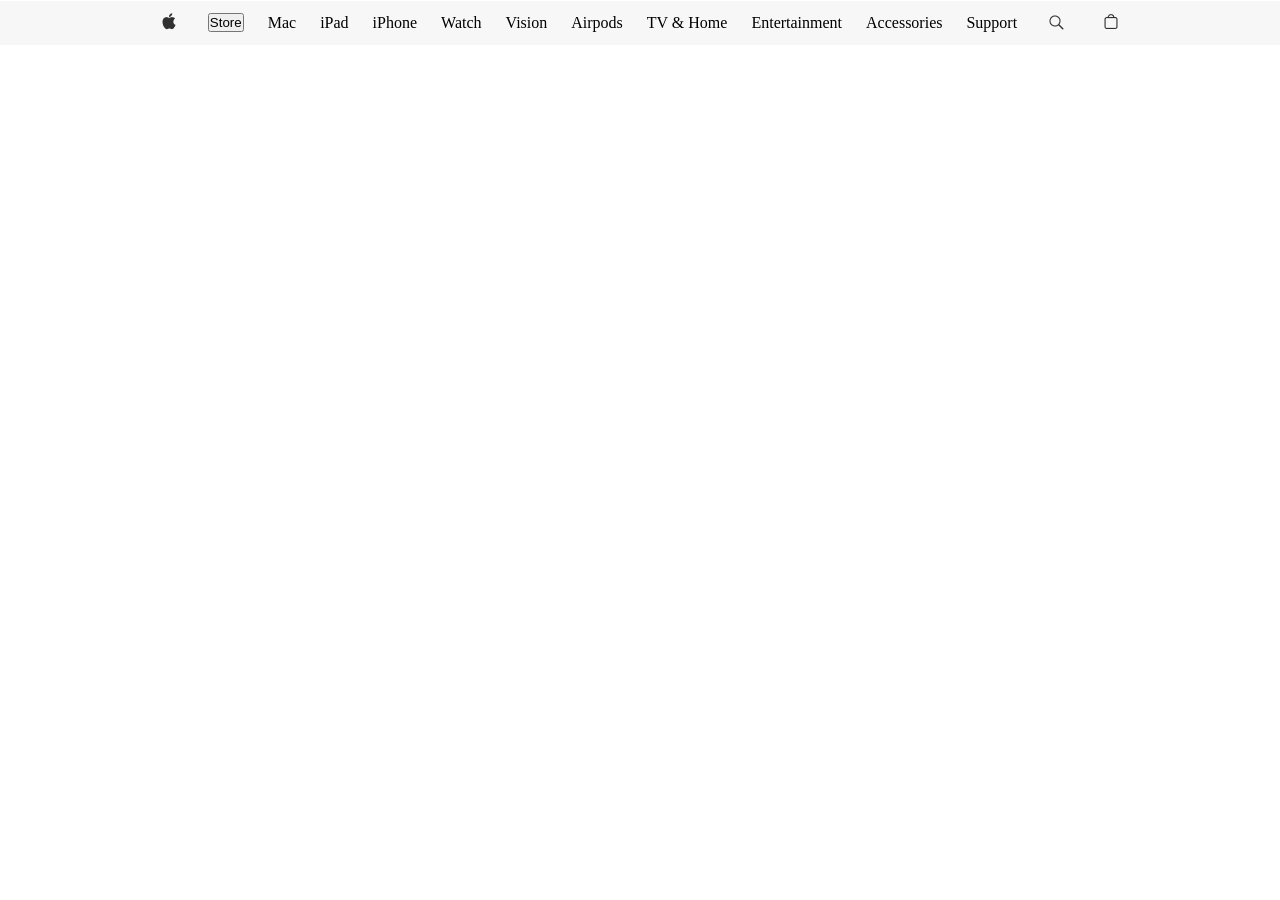
==== store.html @ 51a17b00 "duustsaa" ====
<!doctype html>
<html lang="en">
  <head>
    <meta charset="UTF-8" />
    <meta name="viewport" content="width=device-width, initial-scale=1.0" />
    <title>Document</title>
    <link rel="stylesheet" href="store.css" />
  </head>
  <body>
    <section>
      <div class="topbackground">
        <div class="headliner">
          <img src="/Item → Link - Apple.png" alt="" />
          <button>Store</button>
          <p>Mac</p>
          <p>iPad</p>
          <p>iPhone</p>
          <p>Watch</p>
          <p>Vision</p>
          <p>Airpods</p>
          <p>TV & Home</p>
          <p>Entertainment</p>
          <p>Accessories</p>
          <p>Support</p>
          <img src="Item → Button - Search apple.com.png" alt="" />
          <img src="Item.png" alt="" />
        </div>
      </div>
    </section>
  </body>
</html>
---- store.css ----
* {
  margin: 0;
  padding: 0;
  box-sizing: border-box;
}
.body::-webkit-scrollbar {
  display: none;
}
.sec1 {
  width: 100%;
  display: flex;
  justify-content: center;
  align-items: center;
  flex-direction: column;
}
.topbackground {
  width: 100%;
  display: flex;
  justify-content: center;
  align-items: center;
  height: 30px;
}

.headliner {
  width: 100%;
  height: 44px;
  gap: 24px;
  display: flex;
  flex-direction: row;
  justify-content: center;
  align-items: center;
  position: fixed;
  margin-top: 15px;
  background-color: rgba(245, 245, 247, 0.8);
  z-index: 1;
}
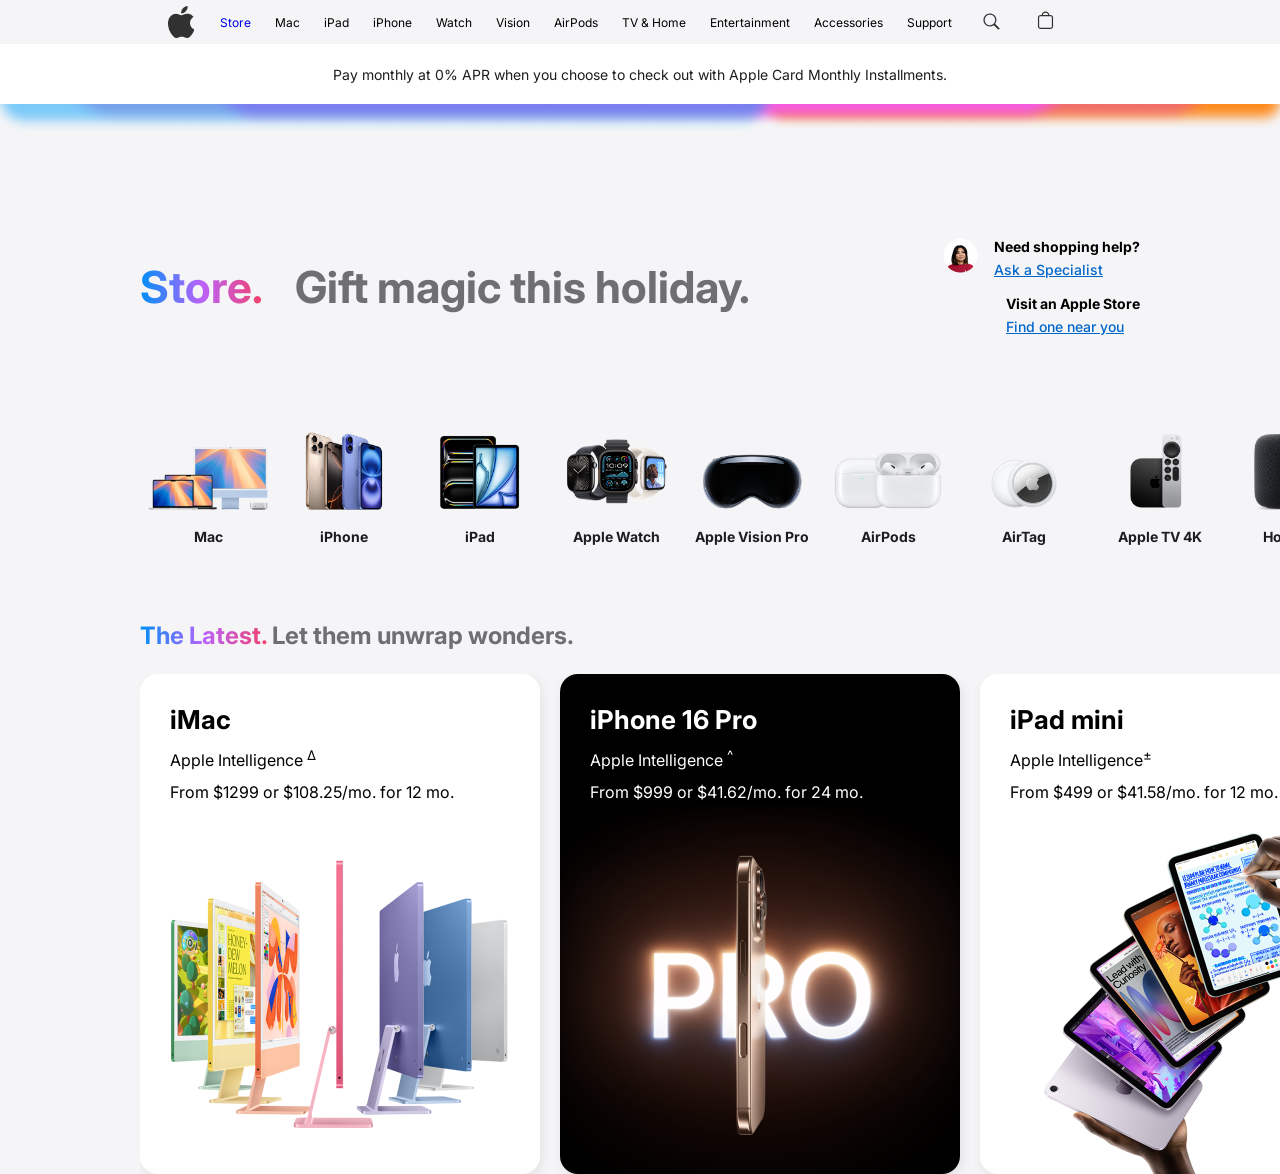
==== commit 3bcc5a03: "HI BAGSH" ====
--- a/store.html
+++ b/store.html
@@ -2,30 +2,300 @@
 <html lang="en">
   <head>
     <meta charset="UTF-8" />
+    <title>Apple Store</title>
+    <link rel="stylesheet" href="./store.css" />
     <meta name="viewport" content="width=device-width, initial-scale=1.0" />
-    <title>Document</title>
-    <link rel="stylesheet" href="store.css" />
   </head>
+
   <body>
-    <section>
-      <div class="topbackground">
-        <div class="headliner">
-          <img src="/Item → Link - Apple.png" alt="" />
-          <button>Store</button>
-          <p>Mac</p>
-          <p>iPad</p>
-          <p>iPhone</p>
-          <p>Watch</p>
-          <p>Vision</p>
-          <p>Airpods</p>
-          <p>TV & Home</p>
-          <p>Entertainment</p>
-          <p>Accessories</p>
-          <p>Support</p>
-          <img src="Item → Button - Search apple.com.png" alt="" />
-          <img src="Item.png" alt="" />
-        </div>
-      </div>
-    </section>
+    <header class="header center">
+      <div class="header__icon center">
+        <img src="./applelogo.png" alt="Apple Logo" />
+      </div>
+
+      <a href="./store.html" class="header__link">Store</a>
+      <span class="header__link">Mac</span>
+      <span class="header__link">iPad</span>
+      <span class="header__link">iPhone</span>
+      <span class="header__link">Watch</span>
+      <span class="header__link">Vision</span>
+      <span class="header__link">AirPods</span>
+      <span class="header__link">TV & Home</span>
+      <span class="header__link">Entertainment</span>
+      <span class="header__link">Accessories</span>
+      <span class="header__link">Support</span>
+
+      <div class="header__icons center">
+        <div class="header__icon center">
+          <img src="./searchlogo.svg" alt="Search Icon" />
+        </div>
+
+        <div class="header__icon center">
+          <img src="./shoplogo.svg" alt="Cart Icon" />
+        </div>
+
+        <div class="header__icon center">
+          <img
+            src="./menulogo.svg"
+            alt="Menu Icon"
+            class="header__icon--image--menu"
+          />
+        </div>
+      </div>
+    </header>
+
+    <div class="ribbon center">
+      Pay monthly at 0% APR when you choose to check out with Apple Card Monthly
+      Installments.
+    </div>
+
+    <img src="./colorlog.png" alt="" class="gradient-header" />
+
+    <div class="store-container">
+      <div class="store-header center">
+        <h1 class="store-title rainbow-text">Store.</h1>
+        <p class="store-subtitle">Gift magic this holiday.</p>
+      </div>
+
+      <div class="store-support">
+        <div class="support-item">
+          <div class="support-icon">
+            <img
+              width="35"
+              height="35"
+              src="./supportimg.jpg"
+              alt="Store Specialist Icon"
+            />
+          </div>
+
+          <div class="support-details">
+            <h2 class="support-title">Need shopping help?</h2>
+            <a class="link" href="#" target="_blank">Ask a Specialist</a>
+          </div>
+        </div>
+
+        <div class="support-item">
+          <div class="support-icon"></div>
+
+          <div class="support-details">
+            <h2 class="support-title">Visit an Apple Store</h2>
+            <a class="link" href="#" target="_blank">Find one near you</a>
+          </div>
+        </div>
+      </div>
+    </div>
+
+    <div class="products-cards">
+      <div class="product-card">
+        <div class="product-card-image">
+          <img class="product-image" src="./store/2.png" alt="Mac" />
+        </div>
+        <h4 class="product-title">Mac</h4>
+      </div>
+
+      <div class="product-card">
+        <div class="product-card-image">
+          <img class="product-image" src="./store/3.png" alt="iPhone" />
+        </div>
+        <h4 class="product-title">iPhone</h4>
+      </div>
+
+      <div class="product-card">
+        <div class="product-card-image">
+          <img class="product-image" src="./store/4.png" alt="iPad" />
+        </div>
+        <h4 class="product-title">iPad</h4>
+      </div>
+
+      <div class="product-card">
+        <div class="product-card-image">
+          <img class="product-image" src="./store/5.png" alt="Apple Watch" />
+        </div>
+        <h4 class="product-title">Apple Watch</h4>
+      </div>
+
+      <div class="product-card">
+        <div class="product-card-image">
+          <img
+            class="product-image"
+            src="./store/6.png"
+            alt="Apple Vision Pro"
+          />
+        </div>
+        <h4 class="product-title">Apple Vision Pro</h4>
+      </div>
+
+      <div class="product-card">
+        <div class="product-card-image">
+          <img class="product-image" src="./store/7.png" alt="AirPods" />
+        </div>
+        <h4 class="product-title">AirPods</h4>
+      </div>
+
+      <div class="product-card">
+        <div class="product-card-image">
+          <img class="product-image" src="./store/8.png" alt="AirTag" />
+        </div>
+        <h4 class="product-title">AirTag</h4>
+      </div>
+
+      <div class="product-card">
+        <div class="product-card-image">
+          <img class="product-image" src="./store/9.png" alt="Apple TV 4K" />
+        </div>
+        <h4 class="product-title">Apple TV 4K</h4>
+      </div>
+
+      <div class="product-card">
+        <div class="product-card-image">
+          <img class="product-image" src="./store/10.png" alt="HomePod" />
+        </div>
+        <h4 class="product-title">HomePod</h4>
+      </div>
+
+      <div class="product-card">
+        <div class="product-card-image">
+          <img class="product-image" src="./store/11.png" alt="Accessories" />
+        </div>
+        <h4 class="product-title">Accessories</h4>
+      </div>
+
+      <div class="product-card">
+        <div class="product-card-image">
+          <img
+            class="product-image"
+            src="./store/1.png"
+            alt="Apple Gift Card"
+          />
+        </div>
+        <h4 class="product-title">Apple Gift Card</h4>
+      </div>
+    </div>
+
+    <div class="latest-products-section">
+      <div class="section-header">
+        <h1 class="store-section-title rainbow-text">The Latest.</h1>
+        <p class="store-section-subtitle">Let them unwrap wonders.</p>
+      </div>
+
+      <div class="inner-products-cards">
+        <div
+          class="latest-product-card"
+          style="--image-url: url(&quot;./pimac.jpeg&quot;)"
+        >
+          <h2 class="product-name">iMac</h2>
+          <p class="product-description">Apple Intelligence <sup>∆</sup></p>
+          <p class="product-pricing">From $1299 or $108.25/mo. for 12 mo.</p>
+        </div>
+
+        <div
+          class="latest-product-card latest-product-card--white"
+          style="--image-url: url(&quot;./p2.jpeg&quot;)"
+        >
+          <h2 class="product-name text-white">iPhone 16 Pro</h2>
+          <p class="product-description text-white">
+            Apple Intelligence <sup>^</sup>
+          </p>
+          <p class="product-pricing text-white">
+            From $999 or $41.62/mo. for 24 mo.
+          </p>
+        </div>
+
+        <div
+          class="latest-product-card"
+          style="--image-url: url(&quot;./p3.jpeg&quot;)"
+        >
+          <h2 class="product-name">iPad mini</h2>
+          <p class="product-description">Apple Intelligence<sup>±</sup></p>
+          <p class="product-pricing">From $499 or $41.58/mo. for 12 mo.</p>
+        </div>
+
+        <div
+          class="latest-product-card"
+          style="--image-url: url(&quot;./p4.jpeg&quot;)"
+        >
+          <h2 class="product-name">Apple Watch Series 10</h2>
+          <p class="product-description">Thinstant classic.</p>
+          <p class="product-pricing">From $399 or $33.25/mo. for 12 mo.</p>
+        </div>
+
+        <div
+          class="latest-product-card"
+          style="--image-url: url(&quot;./p5.jpeg&quot;)"
+        >
+          <h2 class="product-name">AirPods 4</h2>
+          <p class="product-description">Iconic. Now supersonic.</p>
+          <p class="product-pricing">
+            Starting at $129 with Active Noise Cancellation $179
+          </p>
+        </div>
+
+        <div
+          class="latest-product-card latest-product-card--white"
+          style="--image-url: url(&quot;./p6.jpeg&quot;)"
+        >
+          <h2 class="product-name text-white">iPhone 16</h2>
+          <p class="product-description text-white">
+            Apple Intelligence <sup>∆</sup>
+          </p>
+          <p class="product-pricing text-white">
+            From $799 or $33.29/mo. for 24 mo.
+          </p>
+        </div>
+
+        <div
+          class="latest-product-card latest-product-card--white"
+          style="--image-url: url(&quot;./p7.jpeg&quot;)"
+        >
+          <h2 class="product-name text-white">Apple Watch Ultra 2</h2>
+          <p class="product-description text-white">New finish. Never quit.</p>
+          <p class="product-pricing text-white">
+            From $799 or $66.58/mo. for 12 mo.
+          </p>
+        </div>
+
+        <div
+          class="latest-product-card"
+          style="--image-url: url(&quot;./p8.jpeg&quot;)"
+        >
+          <h2 class="product-name">Apple Vision Pro</h2>
+          <p class="product-description">
+            Welcome to the era of spatial computing.
+          </p>
+          <p class="product-pricing">From $3499</p>
+        </div>
+
+        <div
+          class="latest-product-card"
+          style="--image-url: url(&quot;./p9.jpeg&quot;)"
+        >
+          <h2 class="product-name">MacBook Air</h2>
+          <p class="product-description">Designed to go places.</p>
+          <p class="product-pricing">From $999 or $83.25/mo. for 12 mo.</p>
+        </div>
+
+        <div
+          class="latest-product-card latest-product-card--white"
+          style="--image-url: url(&quot;./p10.jpeg&quot;)"
+        >
+          <h2 class="product-name text-white">iPad Pro</h2>
+          <p class="product-description text-white">
+            Apple Intelligence<sup>±</sup>
+          </p>
+          <p class="product-pricing text-white">
+            From $999 or $83.25/mo. for 12 mo.
+          </p>
+        </div>
+
+        <div
+          class="latest-product-card"
+          style="--image-url: url(&quot;./p11.jpeg&quot;)"
+        >
+          <h2 class="product-name">iPad Air</h2>
+          <p class="product-description">Apple Intelligence<sup>±</sup></p>
+          <p class="product-pricing">From $599 or $49.91/mo. for 12 mo.</p>
+        </div>
+      </div>
+    </div>
   </body>
 </html>
--- a/store.css
+++ b/store.css
@@ -1,36 +1,214 @@
+@import url("https://fonts.googleapis.com/css2?family=Inter:ital,opsz,wght@0,14..32,100..900;1,14..32,100..900&display=swap");
+
 * {
   margin: 0;
   padding: 0;
   box-sizing: border-box;
-}
-.body::-webkit-scrollbar {
+  font-family: "Inter", serif;
+}
+
+html {
+  scroll-behavior: smooth;
+  background-color: #f5f5f7;
+}
+
+body {
+  overflow-x: hidden;
+}
+
+.center {
+  display: flex;
+  align-items: center;
+  justify-content: center;
+}
+
+.align-center {
+  display: flex;
+  align-items: center;
+}
+
+/* Header Section */
+.header {
+  top: 0;
+  z-index: 10;
+  height: 44px;
+  position: fixed;
+  inset-inline: 0;
+  column-gap: 24px;
+  background-color: #f5f5f7;
+}
+
+.header__link {
+  font-size: 12px;
+  font-weight: 400;
+  white-space: nowrap;
+  text-decoration: none;
+}
+
+.header__icons {
+  column-gap: 24px;
+}
+
+.header__icon {
+  width: 30px;
+}
+
+.header__icon--image--menu {
   display: none;
 }
-.sec1 {
+
+.ribbon {
+  height: 60px;
+  font-size: 14px;
+  color: #1d1d1f;
+  margin-top: 44px;
+  font-weight: 400;
+  background-color: #fff;
+}
+
+.gradient-header {
   width: 100%;
-  display: flex;
-  justify-content: center;
-  align-items: center;
+}
+
+.store-container {
+  display: flex;
+  padding: 80px 140px;
+  align-items: center;
+  justify-content: space-between;
+}
+
+.store-header {
+  column-gap: 32px;
+}
+
+.rainbow-text {
+  color: transparent;
+  background-clip: text;
+  background-image: linear-gradient(
+    90deg,
+    #0090f7 0%,
+    #ba62fc 50%,
+    #f2416b 100%
+  );
+}
+
+.store-title {
+  font-size: 44px;
+  font-weight: 700;
+}
+
+.store-subtitle {
+  color: #6e6e73;
+  font-size: 44px;
+  font-weight: 700;
+}
+
+.store-support {
+  display: flex;
+  row-gap: 16px;
   flex-direction: column;
 }
-.topbackground {
+
+.support-item {
+  display: flex;
+  column-gap: 16px;
+  justify-content: space-between;
+}
+
+.support-title {
+  font-size: 14px;
+  font-weight: 700;
+  margin-bottom: 4px;
+}
+
+.link {
+  font-size: 14px;
+  font-weight: 500;
+  color: #0066cc;
+}
+
+.section-header {
+  display: flex;
+  column-gap: 4px;
+  align-items: center;
+  margin-bottom: 24px;
+}
+
+.store-section-title {
+  font-size: 24px;
+  font-weight: 700;
+}
+
+.store-section-subtitle {
+  font-size: 24px;
+  color: #6e6e73;
+  font-weight: 700;
+}
+
+/* Product Section */
+.products-cards {
+  display: flex;
+  margin-bottom: 60px;
+  padding-inline: 140px;
+}
+
+.product-card {
+  padding: 16px 8px;
+}
+
+.product-card-image {
+  width: 120px;
+  height: 78px;
+}
+
+.product-image {
   width: 100%;
-  display: flex;
-  justify-content: center;
-  align-items: center;
-  height: 30px;
-}
-
-.headliner {
-  width: 100%;
-  height: 44px;
-  gap: 24px;
-  display: flex;
-  flex-direction: row;
-  justify-content: center;
-  align-items: center;
-  position: fixed;
-  margin-top: 15px;
-  background-color: rgba(245, 245, 247, 0.8);
-  z-index: 1;
-}
+  height: 100%;
+  object-fit: cover;
+}
+
+.product-title {
+  font-size: 14px;
+  color: #1d1d1f;
+  margin-top: 18px;
+  font-weight: 700;
+  text-align: center;
+}
+
+/* Latest Section */
+
+.latest-products-section {
+  padding-left: 140px;
+}
+
+.inner-products-cards {
+  width: 100vw;
+  display: flex;
+  column-gap: 20px;
+  overflow-x: scroll;
+  scroll-snap-type: x mandatory;
+}
+
+.latest-product-card {
+  width: 400px;
+  height: 500px;
+  padding: 30px;
+  display: flex;
+  flex-shrink: 0;
+  cursor: pointer;
+  row-gap: 12px;
+  border-radius: 18px;
+  flex-direction: column;
+  scroll-snap-align: start;
+  box-shadow: rgba(0, 0, 0, 0.08) 2px 4px 12px 0px;
+  background: var(--image-url) center/cover no-repeat;
+}
+
+.product-name {
+  font-size: 26px;
+  font-weight: 700;
+}
+
+.text-white {
+  color: #fff;
+}
